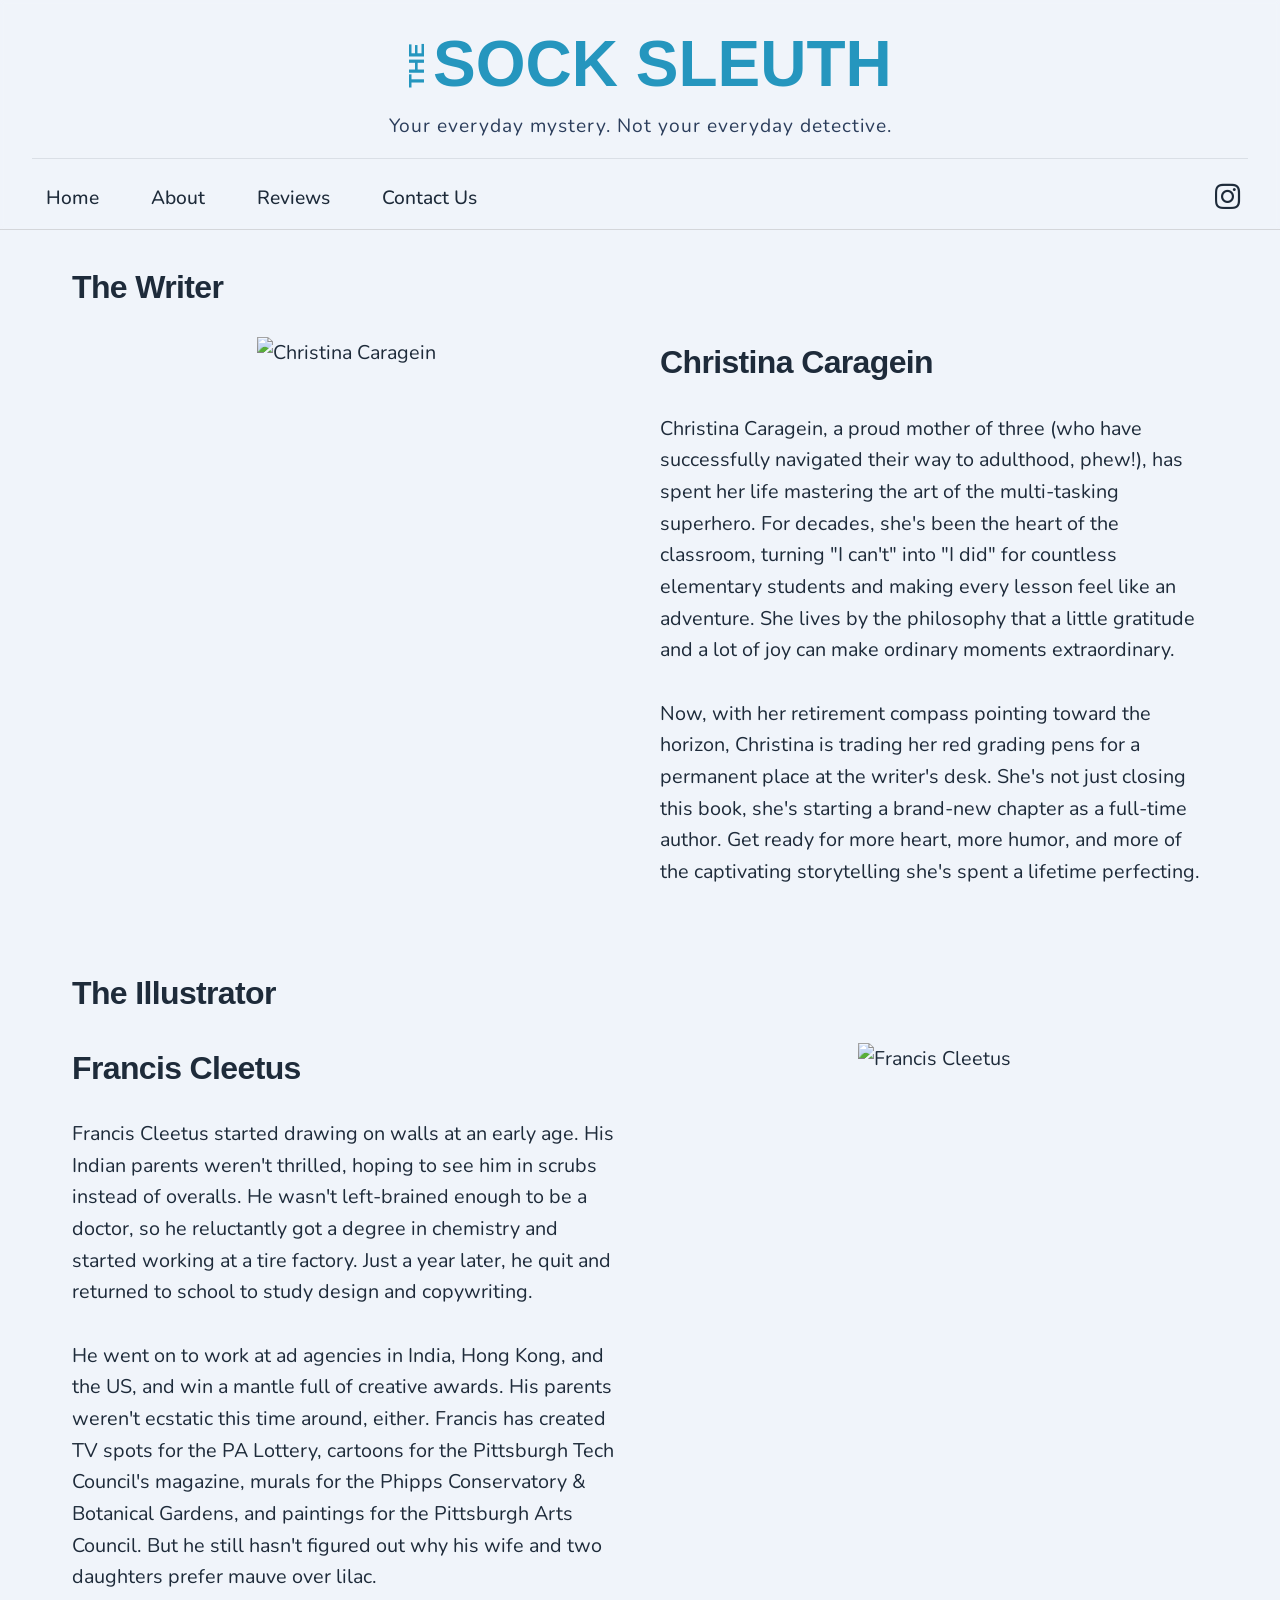
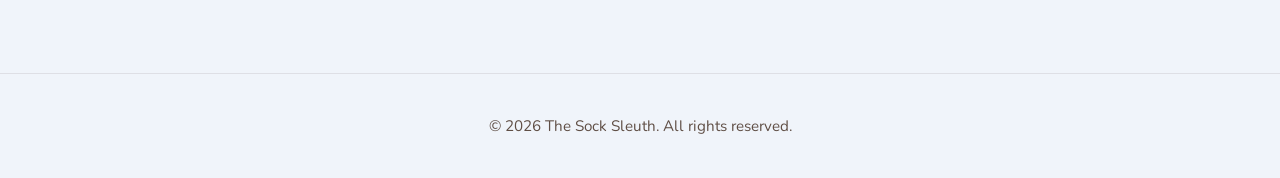
==== about.html @ deca4ead "changed image sizing and about paragraph styling" ====
<!DOCTYPE html>
<html lang="en">

<head>
  <meta charset="UTF-8">
  <meta name="viewport" content="width=device-width, initial-scale=1.0">
  <title>The Sock Sleuth | About</title>
  <link rel="stylesheet" href="css/styles.css">
  <link rel="stylesheet" href="https://use.fontawesome.com/releases/v5.15.4/css/all.css">
  <link href="https://fonts.googleapis.com/css2?family=Nunito:wght@400;500;600;700&display=swap" rel="stylesheet">
  <link rel="icon" href="images/favicon.ico" type="image/x-icon"/>
  <link rel="shortcut icon" href="images/favicon.ico" type="image/x-icon"/>
    <style>
      html {
        cursor: url("images/blue-sock-clip-art.png"), auto;
    }
  </style>
</head>

<body>
  <header class="site-header">
    <div class="title-wrapper">
      <div class="title-block">
        <div class="rotate-wrapper">
          <span class="rotate-word">THE</span>
        </div>
        <span class="rest-title">SOCK SLEUTH</span>
      </div>
    </div>
    <div class="tagline">Your everyday mystery. Not your everyday detective.</div>
    <nav class="navbar">
      <div class="nav-container">
        <ul class="nav-links">
          <li><a href="index.html">Home</a></li>
          <li><a href="about.html">About</a></li>
          <li><a href="reviews.html">Reviews</a></li>
          <li><a href="contact.html">Contact Us</a></li>
        </ul>
        <div class="nav-social">
          <a href="https://www.instagram.com/cleetustagram/" target="_blank" aria-label="Instagram"><i
              class="fab fa-instagram"></i></a>
        </div>
      </div>
    </nav>
  </header>

  <main class="container">
    <!-- Author (now Writer) Section -->
    <section class="section">
      <h2>The Writer</h2> <!-- changed from "Author" -->
      <div class="two-col-grid">
        <!-- Author Image Left -->
        <div>
          <img src="images/Christine_Caragein_Watercolor_Portrait.png" alt="Christina Caragein" class="illustrator-img">
        </div>
        <div>
          <h2>Christina Caragein</h2>
          <p>
            Christina Caragein, a proud mother of three (who have successfully navigated their way to
            adulthood, phew!), has spent her life mastering the art of the multi-tasking superhero. For
            decades, she&#39;s been the heart of the classroom, turning &quot;I can&#39;t&quot; into &quot;I did&quot;
            for countless elementary students and making every lesson feel like an adventure. She lives by the
            philosophy that a little gratitude and a lot of joy can make ordinary moments extraordinary.
            <br /><br />Now, with her retirement compass pointing toward the horizon, Christina is trading her red
            grading pens for a permanent place at the writer&#39;s desk. She&#39;s not just closing this book, she&#39;s
            starting a brand-new chapter as a full-time author. Get ready for more heart, more humor, and
            more of the captivating storytelling she&#39;s spent a lifetime perfecting.
          </p>
        </div>
      </div>
    </section>
    <!-- Illustrator Section with reversed layout -->
    <section class="section">
      <h2>The Illustrator</h2>
      <div class="two-col-grid reverse">
        <!-- Illustrator Image Right (because of reverse) -->
        <div>
          <img src="images/Francis_Cleetus_Watercolor_Portrait.png" alt="Francis Cleetus" class="illustrator-img">
        </div>
        <div>
          <h2>Francis Cleetus</h2>
          <p>
            Francis Cleetus started drawing on walls at an early age. His Indian parents weren&#39;t thrilled,
            hoping to see him in scrubs instead of overalls. He wasn&#39;t left-brained enough to be a doctor, so
            he reluctantly got a degree in chemistry and started working at a tire factory. Just a year later,
            he quit and returned to school to study design and copywriting.
            <br /><br />He went on to work at ad agencies in India, Hong Kong, and the US, and win a mantle full of
            creative awards. His parents weren&#39;t ecstatic this time around, either. Francis has created TV
            spots for the PA Lottery, cartoons for the Pittsburgh Tech Council&#39;s magazine, murals for the
            Phipps Conservatory &amp; Botanical Gardens, and paintings for the Pittsburgh Arts Council. But he
            still hasn&#39;t figured out why his wife and two daughters prefer mauve over lilac.
          </p>
        </div>
      </div>
    </section>
  </main>

  <footer class="footer">
    <p>&copy; 2026 The Sock Sleuth. All rights reserved.</p>
  </footer>
</body>

</html>
---- css/styles.css ----
/* ===== CSS Variables – easy customization ===== */
:root {
  --new-color: #2596be;
  /* New color scheme – dark blue complement */
  --bg-color: #f0f4fa;
  /* very light blue-gray */
  --text-color: #1e2b3a;
  /* dark navy */
  --primary-color: #2c3e5c;
  /* medium dark blue */
  --secondary-color: #8a9bb5;
  /* muted blue-gray */
  --navbar-text: #1e2b3a;

  /* Fonts: Futura for headings, Nunito for body (kept for readability) */
  --font-family: 'Nunito', -apple-system, BlinkMacSystemFont, 'Segoe UI', Roboto, Helvetica, Arial, sans-serif;
  --heading-font: 'Futura', 'Trebuchet MS', Arial, sans-serif;

  --base-font-size: 18px;
  --heading-font-size: 3rem;
  --subheading-font-size: 2rem;
  --border-radius: 4px;
  --cover-shadow: 0 8px 20px rgba(0, 0, 0, 0.1);
  --content-max-width: 1200px;
  --spacing: 2.5rem;
}

/* ===== Reset & Base ===== */
* {
  margin: 0;
  padding: 0;
  box-sizing: border-box;
}


body {
  background-color: var(--bg-color);
  color: var(--text-color);
  font-family: var(--font-family);
  font-size: var(--base-font-size);
  line-height: 1.6;
}

h1,
h2,
h3,
.header-name {
  font-family: var(--heading-font);
  font-weight: 600;
  letter-spacing: -0.02em;
}

h1 {
  font-size: var(--heading-font-size);
  margin-bottom: 1rem;
}

h2 {
  font-size: var(--subheading-font-size);
  margin-bottom: 1.5rem;
}

img {
  max-width: 100%;
  height: auto;
  display: block;
}

/* ===== Fixed Two‑Line Header ===== */
.site-header {
  width: 100%;
  background-color: transparent;
  padding: 1.5rem 2rem 0.5rem 2rem;
  border-bottom: 1px solid rgba(58, 46, 40, 0.15);
  backdrop-filter: blur(2px);
  /* optional, still works */
  z-index: 1000;
  /* keeps it above content if needed, but not fixed */
}

/* Center the title block within the header */
.title-wrapper {
  text-align: center;
}

.title-block {
  display: inline-grid;
  grid-template-columns: min-content 1fr;
  align-items: start;
  /* tops aligned */
  gap: 0;
  /* no gap between columns */
  font-family: var(--heading-font);
  font-weight: 700;
  text-transform: uppercase;
  font-size: 4rem;
  line-height: 1.2;
  margin-bottom: 0.5rem;
  color: var(--new-color);
}

.rotate-wrapper {
  display: flex;
  /* enables easy positioning */
  align-items: flex-start;
  /* stick to top */
  justify-content: flex-start;
  width: min-content;
  /* shrink to fit the rotated word's width */
  height: 1.2em;
  /* keep height equal to line-height */
  padding: 0;
  margin: 0;
}

.rotate-word {
  font-size: 0.35em;
  transform: rotate(-90deg) translateX(-138%) translateY(80%);
  transform-origin: top left;
  white-space: nowrap;
  line-height: 1;
  /* avoid extra height */
  display: block;
  /* removes any inline spacing */
  /* Optional: fine-tune vertical alignment */
  /* margin-top: -0.05em; */
  /* adjust if needed */
}

.rest-title {
  white-space: nowrap;
  line-height: 1.2;
}

/* Tagline (already exists – ensure it's below) */
.tagline {
  font-family: var(--font-family);
  font-size: 1.2rem;
  color: var(--primary-color);
  letter-spacing: 1px;
  font-weight: 400;
  margin-bottom: 1rem;
  text-align: center;
  /* text-transform: uppercase; */
  border-bottom: 1px solid rgba(30, 43, 58, 0.1);
  padding-bottom: 1rem;
}

/* Mobile adjustments */
@media (max-width: 768px) {
  .title-block {
    font-size: 2.5rem;
  }

  .rotate-wrapper {
    width: 1.2em;
    height: 1.2em;
  }

  .rotate-word {
    font-size: 0.35em;
    transform: rotate(-90deg) translateX(-138%) translateY(200%);
    transform-origin: top left;
    /* keep same ratio */
  }

  .tagline {
    font-size: 1rem;
  }
}

/* ===== Navbar inside header ===== */
.navbar {
  width: 100%;
}

.nav-container {
  max-width: var(--content-max-width);
  margin: 0 auto;
  display: flex;
  justify-content: space-between;
  align-items: center;
  flex-wrap: wrap;
}

.nav-links {
  list-style: none;
  display: flex;
  gap: 2.5rem;
  padding: 0.5rem 0;
}

.nav-links a {
  text-decoration: none;
  color: var(--navbar-text);
  font-weight: 500;
  font-size: 1.2rem;
  transition: color 0.2s;
  border-bottom: 2px solid transparent;
  padding: 6px;
}

.nav-links a:hover {
  color: var(--primary-color);
  border-bottom-color: var(--primary-color);
}

.nav-social a {
  color: var(--navbar-text);
  font-size: 1.8rem;
  transition: color 0.2s;
}

.nav-social a:hover {
  color: var(--primary-color);
}

/* ===== Main Content ===== */
.container {
  max-width: var(--content-max-width);
  margin: 0 auto;
  padding: 0 2rem;
}

.section {
  margin-bottom: 5rem;
  margin-top: 2rem;
}

/* ===== Grid Layouts ===== */
.two-col-grid {
  display: grid;
  grid-template-columns: 1fr 1fr;
  gap: var(--spacing);
  align-items: start;
  font-size: calc(var(--base-font-size)*1.1)
}

/* Reverse the column order (image on right, text on left) */
.two-col-grid.reverse {
  direction: rtl;
  /* changes visual order, but careful with text alignment */
}

/* But direction: rtl also flips text alignment, so we reset text inside */
.two-col-grid.reverse>* {
  direction: ltr;
  /* keep text left-to-right */
}

.reviews-grid {
  display: grid;
  grid-template-columns: 3fr 4fr;
  gap: var(--spacing);
}

/* ===== Home Page ===== */
.book-cover {
  /* box-shadow: var(--cover-shadow); */
  border-radius: var(--border-radius);
}

.purchase-links {
  margin: 2rem 0;
  display: flex;
  gap: 1rem;
  flex-wrap: wrap;
}

.btn {
  display: inline-block;
  background-color: var(--primary-color);
  color: white;
  padding: 0.75rem 2rem;
  border-radius: 30px;
  /* pill shape */
  text-decoration: none;
  font-weight: 600;
  transition: background-color 0.2s, transform 0.1s;
  border: none;
  cursor: pointer;
  font-size: 1rem;
  letter-spacing: 0.5px;
}

.btn:hover {
  background-color: #1f2c40;
  transform: scale(1.02);
}

.btn-secondary {
  background-color: var(--secondary-color);
}

.btn-secondary:hover {
  background-color: #6f809c;
}

/* ===== About Page ===== */
.illustrator-img {
  width:fit-content;
  margin: 0 auto;
}

/* ===== Reviews Page ===== */
.reviews-list {
  list-style: none;
}

.reviews-list li {
  margin-bottom: 2rem;
  padding-bottom: 1.5rem;
  border-bottom: 1px dashed rgba(58, 46, 40, 0.2);
}

.reviews-list li:last-child {
  border-bottom: none;
}

.review-text {
  font-style: italic;
  color: #5f4e45;
  font-size: 1.1rem;
}

.review-author {
  margin-top: 0.5rem;
  font-weight: 600;
  color: #3a2e28;
}

/* ===== Contact Page ===== */
.contact-blurb {
  margin-bottom: 2.5rem;
  font-size: 1.2rem;
}

.form-group {
  margin-bottom: 2rem;
}

label {
  display: block;
  margin-bottom: 0.5rem;
  font-weight: 600;
  color: #3a2e28;
}

input,
textarea {
  width: 100%;
  padding: 0.9rem 1.2rem;
  border: 1px solid rgba(58, 46, 40, 0.2);
  border-radius: 30px;
  font-family: inherit;
  font-size: 1rem;
  background-color: white;
  transition: border 0.2s, box-shadow 0.2s;
}

input:focus,
textarea:focus {
  outline: none;
  border-color: var(--primary-color);
  box-shadow: 0 0 0 3px rgba(44, 62, 92, 0.2);
}

textarea {
  min-height: 180px;
  resize: vertical;
  border-radius: 20px;
}

.form-message {
  margin-top: 1.5rem;
  padding: 1rem;
  border-radius: 30px;
  display: none;
  font-weight: 500;
}

.form-message.success {
  background-color: #d4e0ed;
  border-color: var(--primary-color);
  color: #1e2b3a;
  border: 1px solid #7f9f8c;
  display: block;
}

.form-message.error {
  background-color: #f3d9d1;
  color: #a14f3a;
  border: 1px solid #b46f4c;
  display: block;
}

/* ===== Footer ===== */
.footer {
  text-align: center;
  padding: 2.5rem;
  color: #5f4e45;
  border-top: 1px solid rgba(58, 46, 40, 0.1);
  margin-top: 4rem;
  font-size: 0.95rem;
}

/* ===== Responsive ===== */
@media (max-width: 768px) {
  :root {
    --heading-font-size: 2.5rem;
    --spacing: 1.8rem;
    --base-font-size: 16px;
  }

  .site-header {
    padding: 1rem 1rem 0.5rem 1rem;
  }

  .header-name {
    font-size: 2.8rem;
  }

  .nav-container {
    flex-direction: column;
    gap: 0.8rem;
  }

  .nav-links {
    flex-wrap: wrap;
    justify-content: center;
    gap: 1.2rem;
  }

  .nav-links a {
    font-size: 1rem;
  }

  .nav-social a {
    font-size: 1.5rem;
  }

  .two-col-grid,
  .reviews-grid {
    grid-template-columns: 1fr;
  }

  .illustrator-img {
    width: 100%;
  }
}
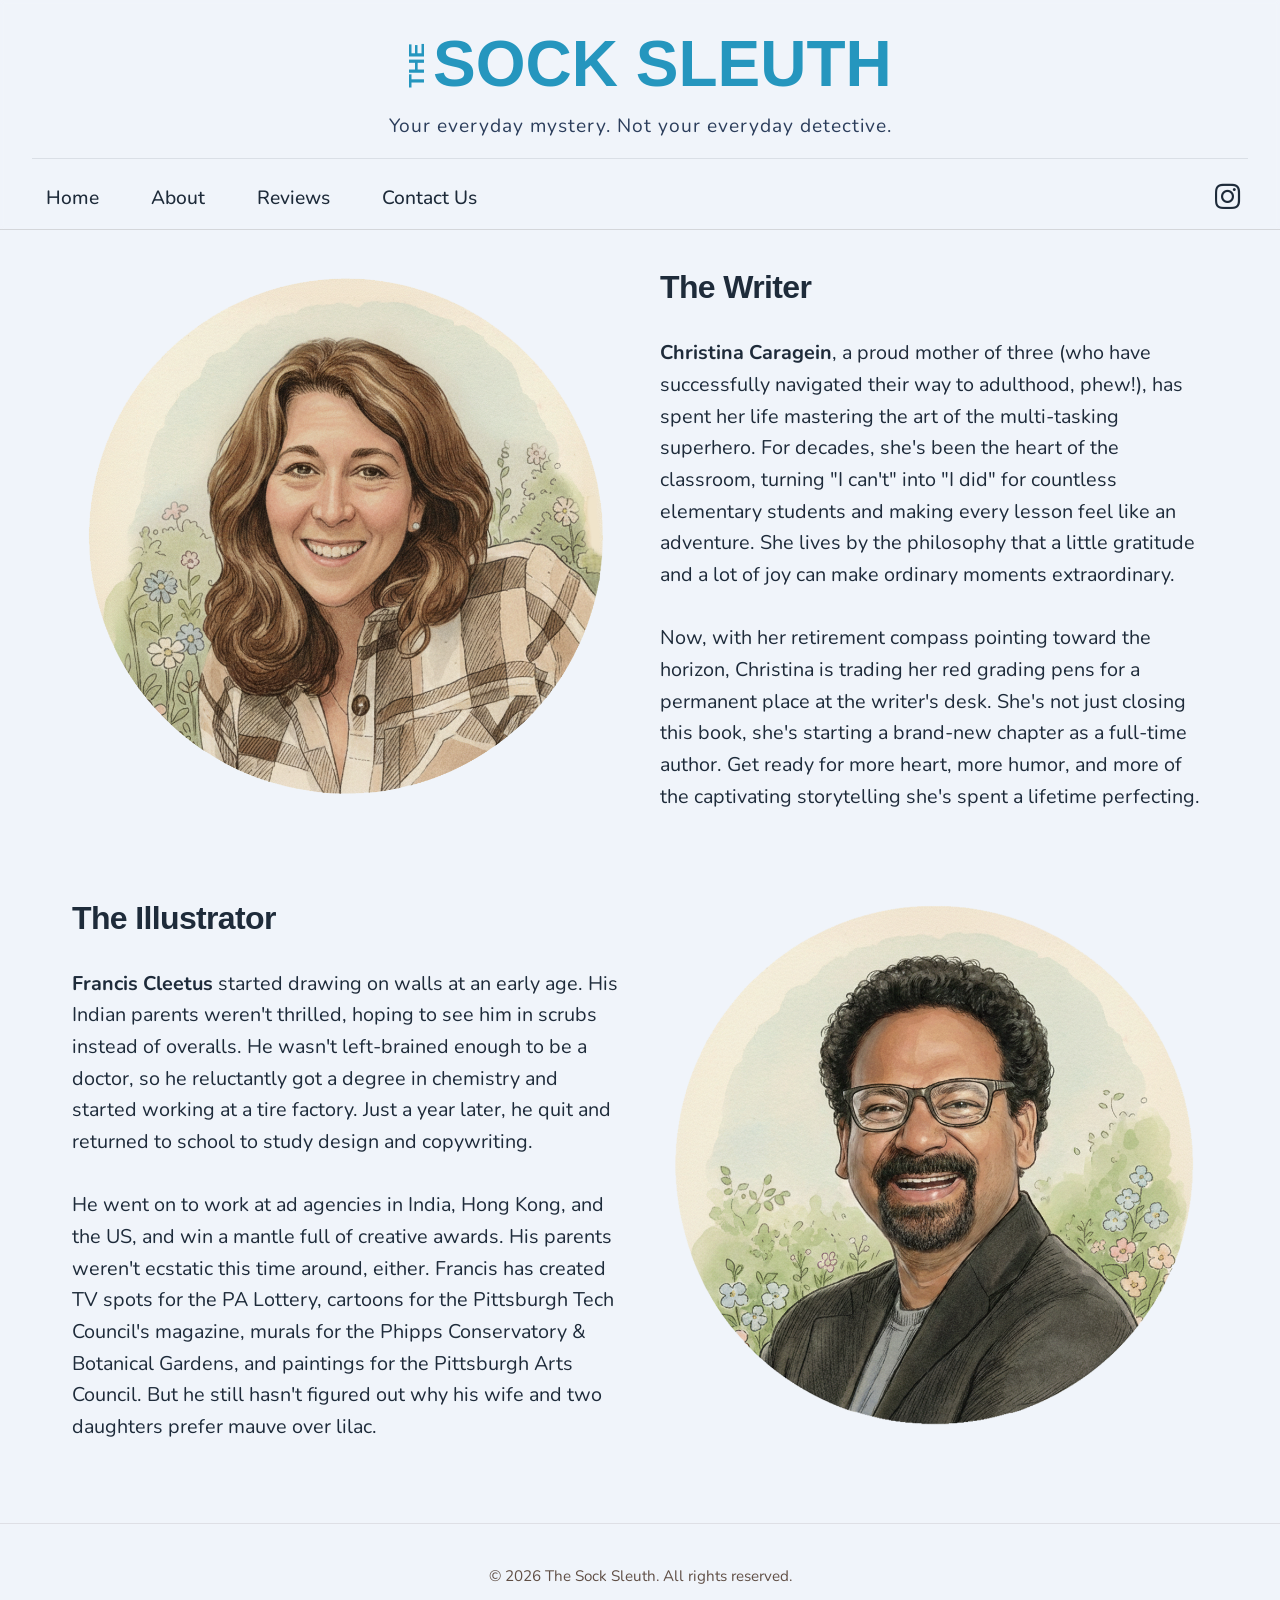
==== commit 2b1557c9: "updating about page and changing to circle pics" ====
--- a/about.html
+++ b/about.html
@@ -47,16 +47,15 @@
   <main class="container">
     <!-- Author (now Writer) Section -->
     <section class="section">
-      <h2>The Writer</h2> <!-- changed from "Author" -->
       <div class="two-col-grid">
         <!-- Author Image Left -->
         <div>
-          <img src="images/Christine_Caragein_Watercolor_Portrait.png" alt="Christina Caragein" class="illustrator-img">
+          <img src="images/Christine_Caragein_Portrait_Circle.png" alt="Christina Caragein" class="illustrator-img">
         </div>
         <div>
-          <h2>Christina Caragein</h2>
+          <h2>The Writer</h2>
           <p>
-            Christina Caragein, a proud mother of three (who have successfully navigated their way to
+            <b>Christina Caragein</b>, a proud mother of three (who have successfully navigated their way to
             adulthood, phew!), has spent her life mastering the art of the multi-tasking superhero. For
             decades, she&#39;s been the heart of the classroom, turning &quot;I can&#39;t&quot; into &quot;I did&quot;
             for countless elementary students and making every lesson feel like an adventure. She lives by the
@@ -71,16 +70,15 @@
     </section>
     <!-- Illustrator Section with reversed layout -->
     <section class="section">
-      <h2>The Illustrator</h2>
       <div class="two-col-grid reverse">
         <!-- Illustrator Image Right (because of reverse) -->
         <div>
-          <img src="images/Francis_Cleetus_Watercolor_Portrait.png" alt="Francis Cleetus" class="illustrator-img">
+          <img src="images/Francis_Cleetus_Portrait_Circle.png" alt="Francis Cleetus" class="illustrator-img">
         </div>
         <div>
-          <h2>Francis Cleetus</h2>
+          <h2>The Illustrator</h2>
           <p>
-            Francis Cleetus started drawing on walls at an early age. His Indian parents weren&#39;t thrilled,
+            <b>Francis Cleetus</b> started drawing on walls at an early age. His Indian parents weren&#39;t thrilled,
             hoping to see him in scrubs instead of overalls. He wasn&#39;t left-brained enough to be a doctor, so
             he reluctantly got a degree in chemistry and started working at a tire factory. Just a year later,
             he quit and returned to school to study design and copywriting.
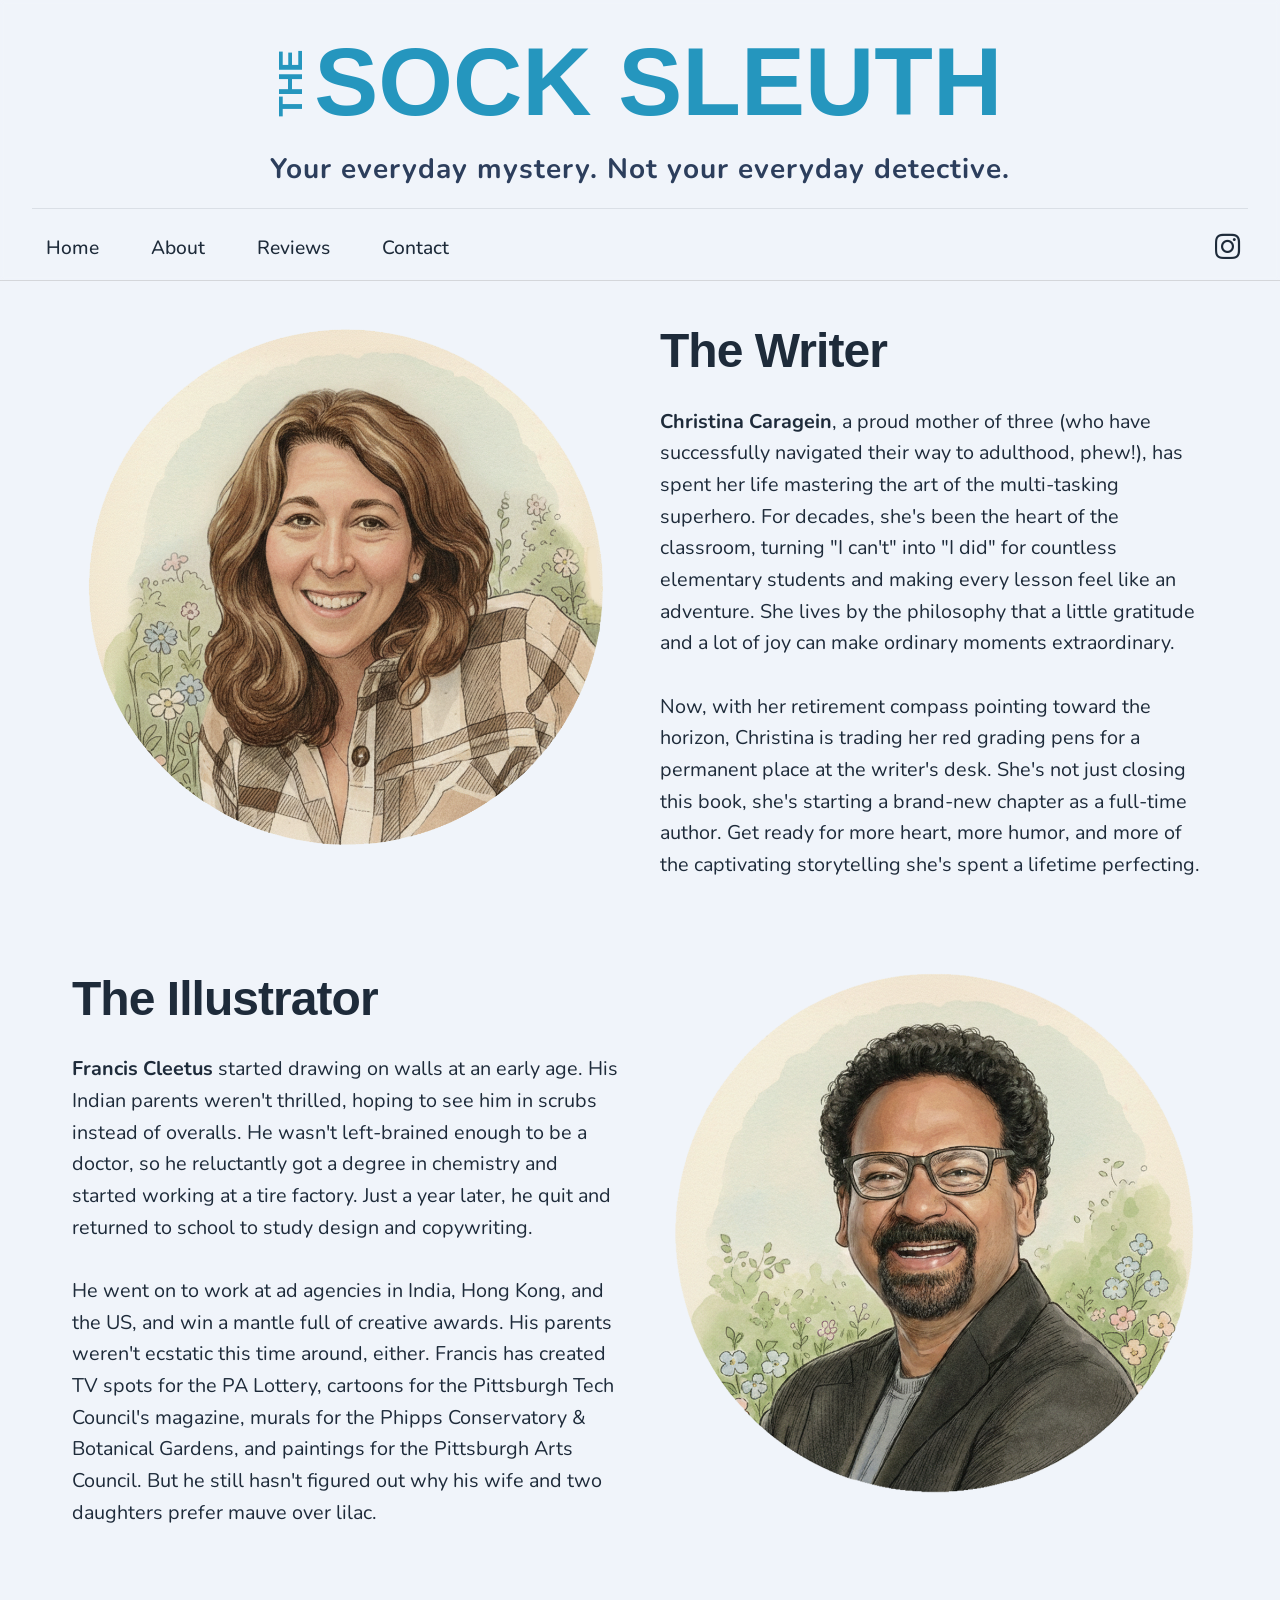
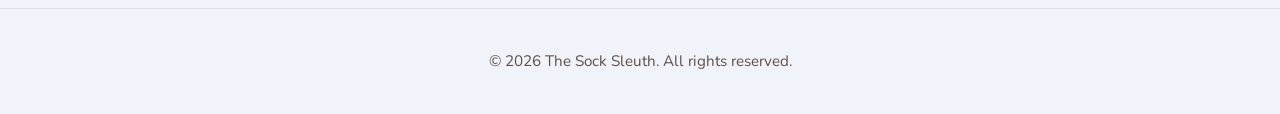
==== commit 6c7593ca: "replaced instagram, small design changes" ====
--- a/about.html
+++ b/about.html
@@ -34,10 +34,10 @@
           <li><a href="index.html">Home</a></li>
           <li><a href="about.html">About</a></li>
           <li><a href="reviews.html">Reviews</a></li>
-          <li><a href="contact.html">Contact Us</a></li>
+          <li><a href="contact.html">Contact</a></li>
         </ul>
         <div class="nav-social">
-          <a href="https://www.instagram.com/cleetustagram/" target="_blank" aria-label="Instagram"><i
+          <a href="https://www.instagram.com/thesocksleuth/" target="_blank" aria-label="Instagram"><i
               class="fab fa-instagram"></i></a>
         </div>
       </div>
@@ -53,7 +53,7 @@
           <img src="images/Christine_Caragein_Portrait_Circle.png" alt="Christina Caragein" class="illustrator-img">
         </div>
         <div>
-          <h2>The Writer</h2>
+          <h1>The Writer</h1>
           <p>
             <b>Christina Caragein</b>, a proud mother of three (who have successfully navigated their way to
             adulthood, phew!), has spent her life mastering the art of the multi-tasking superhero. For
@@ -76,7 +76,7 @@
           <img src="images/Francis_Cleetus_Portrait_Circle.png" alt="Francis Cleetus" class="illustrator-img">
         </div>
         <div>
-          <h2>The Illustrator</h2>
+          <h1>The Illustrator</h1>
           <p>
             <b>Francis Cleetus</b> started drawing on walls at an early age. His Indian parents weren&#39;t thrilled,
             hoping to see him in scrubs instead of overalls. He wasn&#39;t left-brained enough to be a doctor, so
--- a/css/styles.css
+++ b/css/styles.css
@@ -81,6 +81,7 @@
 /* Center the title block within the header */
 .title-wrapper {
   text-align: center;
+  padding-right: 1.7em;
 }
 
 .title-block {
@@ -93,7 +94,7 @@
   font-family: var(--heading-font);
   font-weight: 700;
   text-transform: uppercase;
-  font-size: 4rem;
+  font-size: 6rem;
   line-height: 1.2;
   margin-bottom: 0.5rem;
   color: var(--new-color);
@@ -135,7 +136,7 @@
 /* Tagline (already exists – ensure it's below) */
 .tagline {
   font-family: var(--font-family);
-  font-size: 1.2rem;
+  font-size: 1.75rem;
   color: var(--primary-color);
   letter-spacing: 1px;
   font-weight: 400;
@@ -144,6 +145,7 @@
   /* text-transform: uppercase; */
   border-bottom: 1px solid rgba(30, 43, 58, 0.1);
   padding-bottom: 1rem;
+  font-weight: 700;
 }
 
 /* Mobile adjustments */
@@ -215,6 +217,10 @@
   color: var(--primary-color);
 }
 
+.right-writer {
+  text-align: right;
+}
+
 /* ===== Main Content ===== */
 .container {
   max-width: var(--content-max-width);
@@ -258,6 +264,7 @@
 .book-cover {
   /* box-shadow: var(--cover-shadow); */
   border-radius: var(--border-radius);
+  transform:scale(1.1);
 }
 
 .purchase-links {
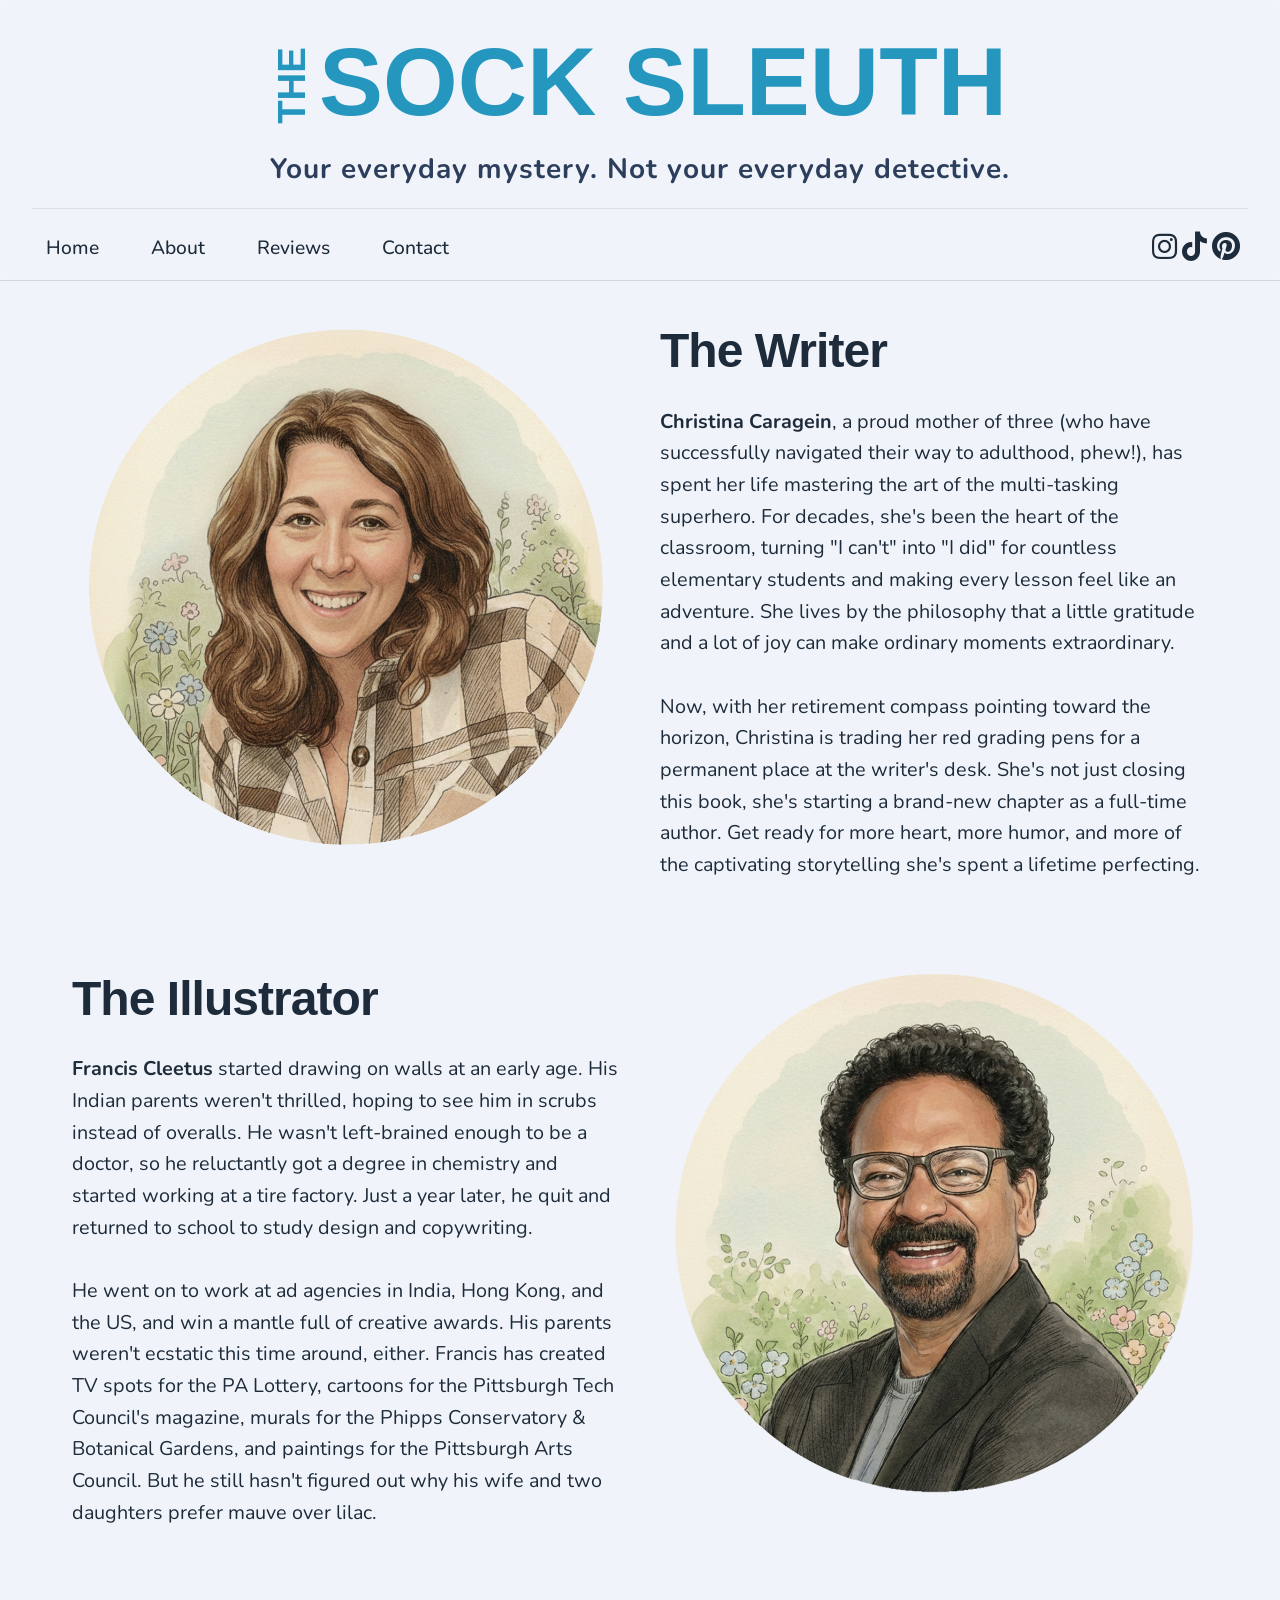
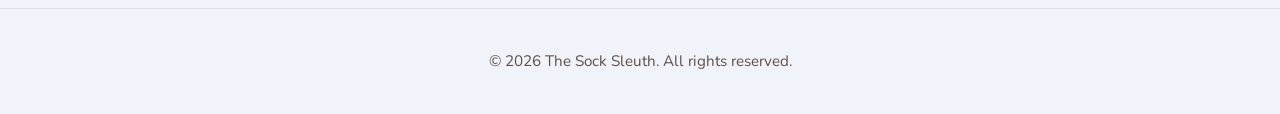
==== commit 85040f70: "Updated nav social bars on other pages, fab icon margins, and button styling" ====
--- a/about.html
+++ b/about.html
@@ -8,11 +8,11 @@
   <link rel="stylesheet" href="css/styles.css">
   <link rel="stylesheet" href="https://use.fontawesome.com/releases/v5.15.4/css/all.css">
   <link href="https://fonts.googleapis.com/css2?family=Nunito:wght@400;500;600;700&display=swap" rel="stylesheet">
-  <link rel="icon" href="images/favicon.ico" type="image/x-icon"/>
-  <link rel="shortcut icon" href="images/favicon.ico" type="image/x-icon"/>
-    <style>
-      html {
-        cursor: url("images/blue-sock-clip-art.png"), auto;
+  <link rel="icon" href="images/favicon.ico" type="image/x-icon" />
+  <link rel="shortcut icon" href="images/favicon.ico" type="image/x-icon" />
+  <style>
+    html {
+      cursor: url("images/blue-sock-clip-art.png"), auto;
     }
   </style>
 </head>
@@ -37,8 +37,9 @@
           <li><a href="contact.html">Contact</a></li>
         </ul>
         <div class="nav-social">
-          <a href="https://www.instagram.com/thesocksleuth/" target="_blank" aria-label="Instagram"><i
-              class="fab fa-instagram"></i></a>
+          <a href="https://www.instagram.com/thesocksleuth/" target="_blank" aria-label="Instagram"><i class="fab fa-instagram"></i></a>
+          <a href="https://www.tiktok.com/@thesocksleuth" target="_blank" aria-label="TikTok"><i class="fab fa-tiktok"></i></a>
+          <a href="https://pin.it/41pLTrfgy" target="_blank" aria-label="Pinterest"><i class="fab fa-pinterest"></i></a>
         </div>
       </div>
     </nav>
--- a/css/styles.css
+++ b/css/styles.css
@@ -115,8 +115,8 @@
 }
 
 .rotate-word {
-  font-size: 0.35em;
-  transform: rotate(-90deg) translateX(-138%) translateY(80%);
+  font-size: 0.4em;
+  transform: rotate(-90deg) translateX(-130%) translateY(80%);
   transform-origin: top left;
   white-space: nowrap;
   line-height: 1;
@@ -264,7 +264,8 @@
 .book-cover {
   /* box-shadow: var(--cover-shadow); */
   border-radius: var(--border-radius);
-  transform:scale(1.1);
+  transform: scale(1.2);
+  margin-left: -0.75rem;
 }
 
 .purchase-links {
@@ -305,13 +306,14 @@
 
 /* ===== About Page ===== */
 .illustrator-img {
-  width:fit-content;
+  width: fit-content;
   margin: 0 auto;
 }
 
 /* ===== Reviews Page ===== */
 .reviews-list {
   list-style: none;
+  margin-top: 7rem;
 }
 
 .reviews-list li {
@@ -327,13 +329,14 @@
 .review-text {
   font-style: italic;
   color: #5f4e45;
-  font-size: 1.1rem;
+  font-size: 1.2rem;
 }
 
 .review-author {
   margin-top: 0.5rem;
-  font-weight: 600;
+  font-weight: 700;
   color: #3a2e28;
+  font-size: 1.2rem;
 }
 
 /* ===== Contact Page ===== */
@@ -446,6 +449,10 @@
     font-size: 1.5rem;
   }
 
+  .fab {
+    margin-left: 12px;
+  }
+
   .two-col-grid,
   .reviews-grid {
     grid-template-columns: 1fr;
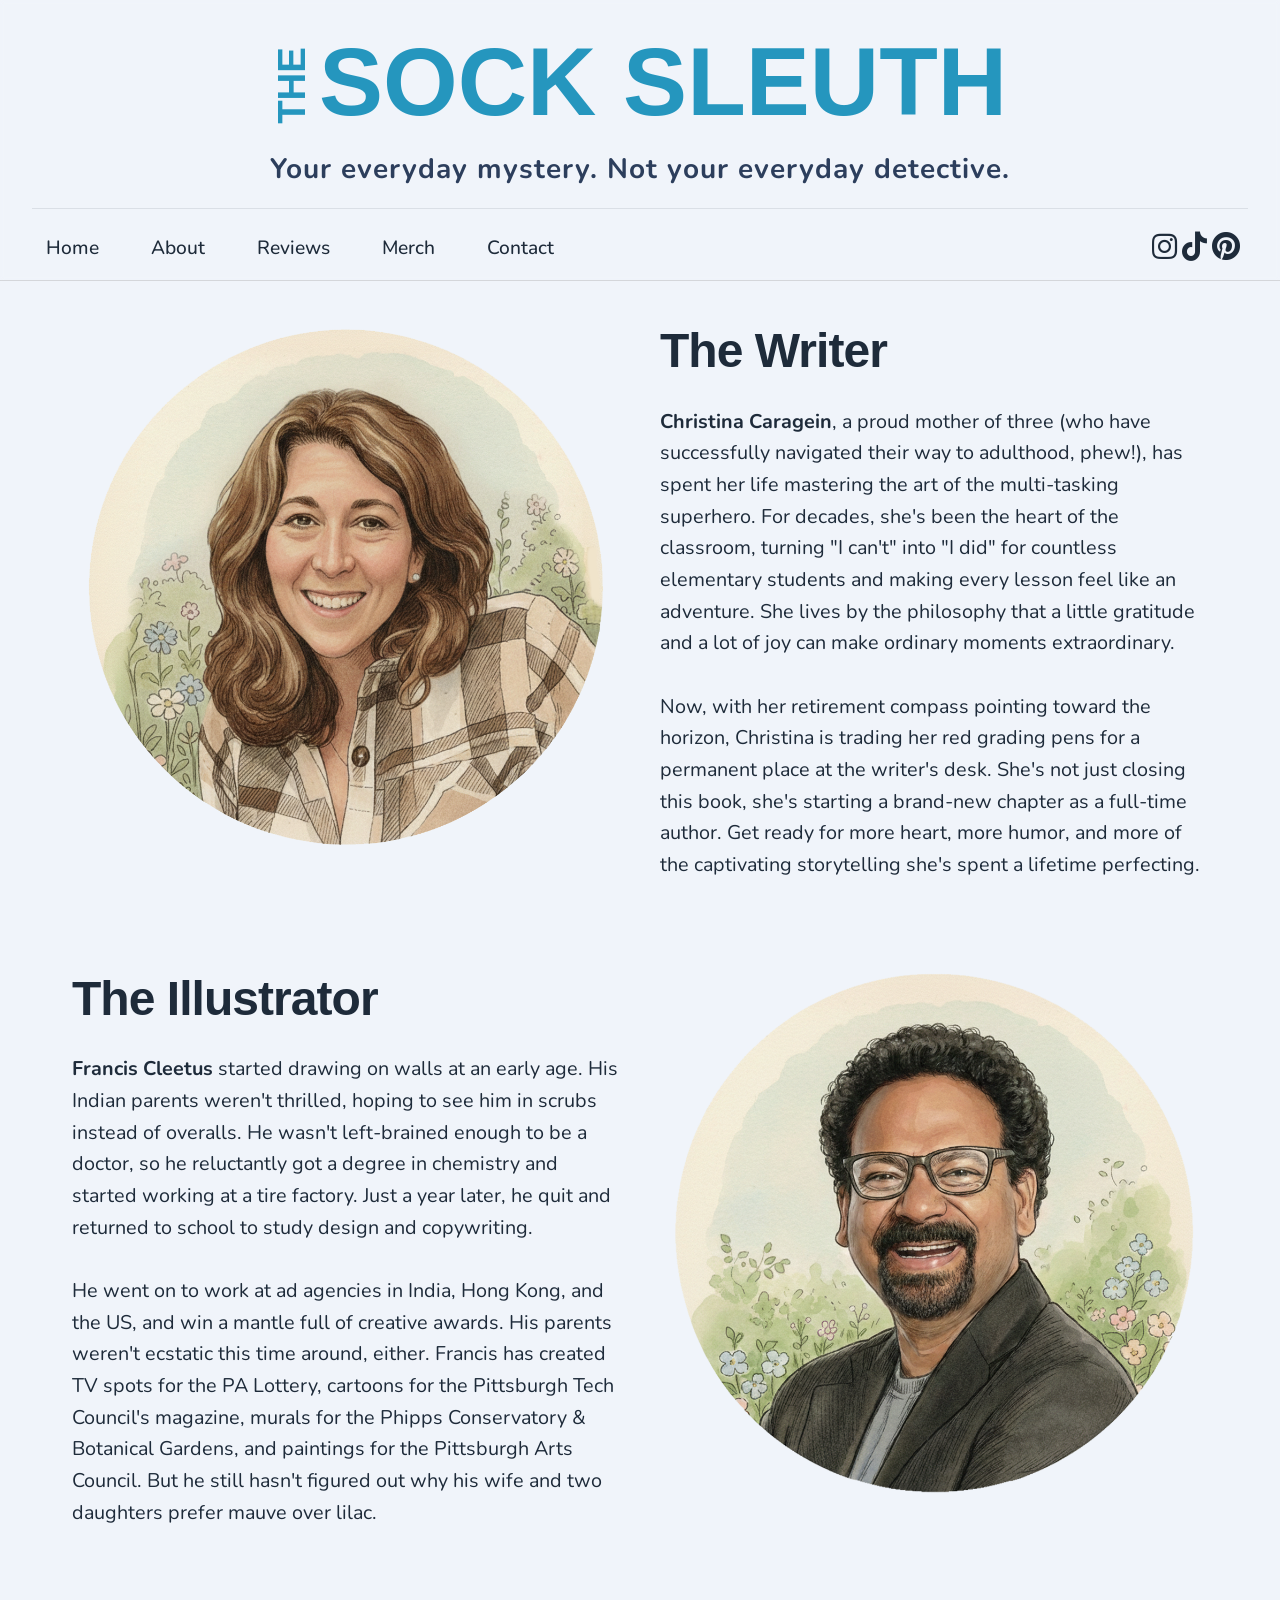
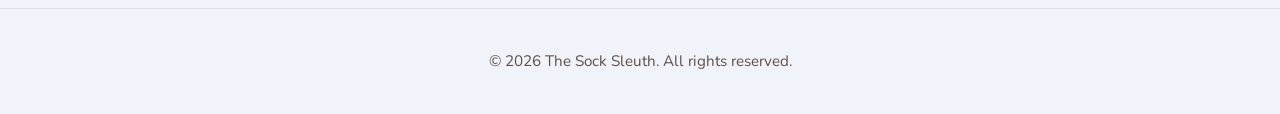
==== commit 3fb03399: "Adding hc version of merch lol" ====
--- a/about.html
+++ b/about.html
@@ -34,6 +34,7 @@
           <li><a href="index.html">Home</a></li>
           <li><a href="about.html">About</a></li>
           <li><a href="reviews.html">Reviews</a></li>
+          <li><a href="merch.html">Merch</a></li>
           <li><a href="contact.html">Contact</a></li>
         </ul>
         <div class="nav-social">
--- a/css/styles.css
+++ b/css/styles.css
@@ -313,7 +313,6 @@
 /* ===== Reviews Page ===== */
 .reviews-list {
   list-style: none;
-  margin-top: 7rem;
 }
 
 .reviews-list li {
@@ -449,7 +448,7 @@
     font-size: 1.5rem;
   }
 
-  .fab {
+  .fab, .fa-instagram, .fa-tiktok, .fa-pinterest {
     margin-left: 12px;
   }
 
@@ -458,7 +457,75 @@
     grid-template-columns: 1fr;
   }
 
+
   .illustrator-img {
     width: 100%;
   }
-}+}
+
+/* ===== Merch Page ===== */
+.add-product-form {
+  max-width: 680px;
+  margin-bottom: 2rem;
+}
+
+.merch-grid {
+  display: grid;
+  grid-template-columns: repeat(auto-fill, minmax(220px, 1fr));
+  gap: 1.5rem;
+  align-items: start;
+}
+
+.product-card {
+  display: flex;
+  flex-direction: column;
+  text-decoration: none;
+  background: white;
+  border-radius: 12px;
+  padding: 0.75rem;
+  color: var(--text-color);
+  box-shadow: 0 6px 18px rgba(30, 40, 60, 0.06);
+  transition: transform 0.12s ease, box-shadow 0.12s ease;
+}
+
+.product-card:hover {
+  transform: translateY(-4px);
+  box-shadow: 0 12px 30px rgba(30, 40, 60, 0.12);
+}
+
+.product-image {
+  width: 100%;
+  height: 220px;
+  object-fit: cover;
+  border-radius: 8px;
+  margin-bottom: 0.75rem;
+}
+
+.product-title {
+  font-weight: 700;
+  margin-bottom: 0.25rem;
+}
+
+.product-price {
+  color: var(--primary-color);
+  font-weight: 700;
+  margin-bottom: 0.5rem;
+}
+
+.product-link {
+  margin-top: auto;
+  font-size: 0.95rem;
+  color: var(--secondary-color);
+}
+
+@media (max-width: 1024px) {
+  .product-image { height: 200px; }
+}
+
+@media (max-width: 768px) {
+  .merch-grid { grid-template-columns: 1fr; }
+  .product-image { height: 180px; }
+  .product-card { padding: 0.6rem; }
+  .product-title { font-size: 1rem; }
+  .product-price { font-size: 0.98rem; }
+}
